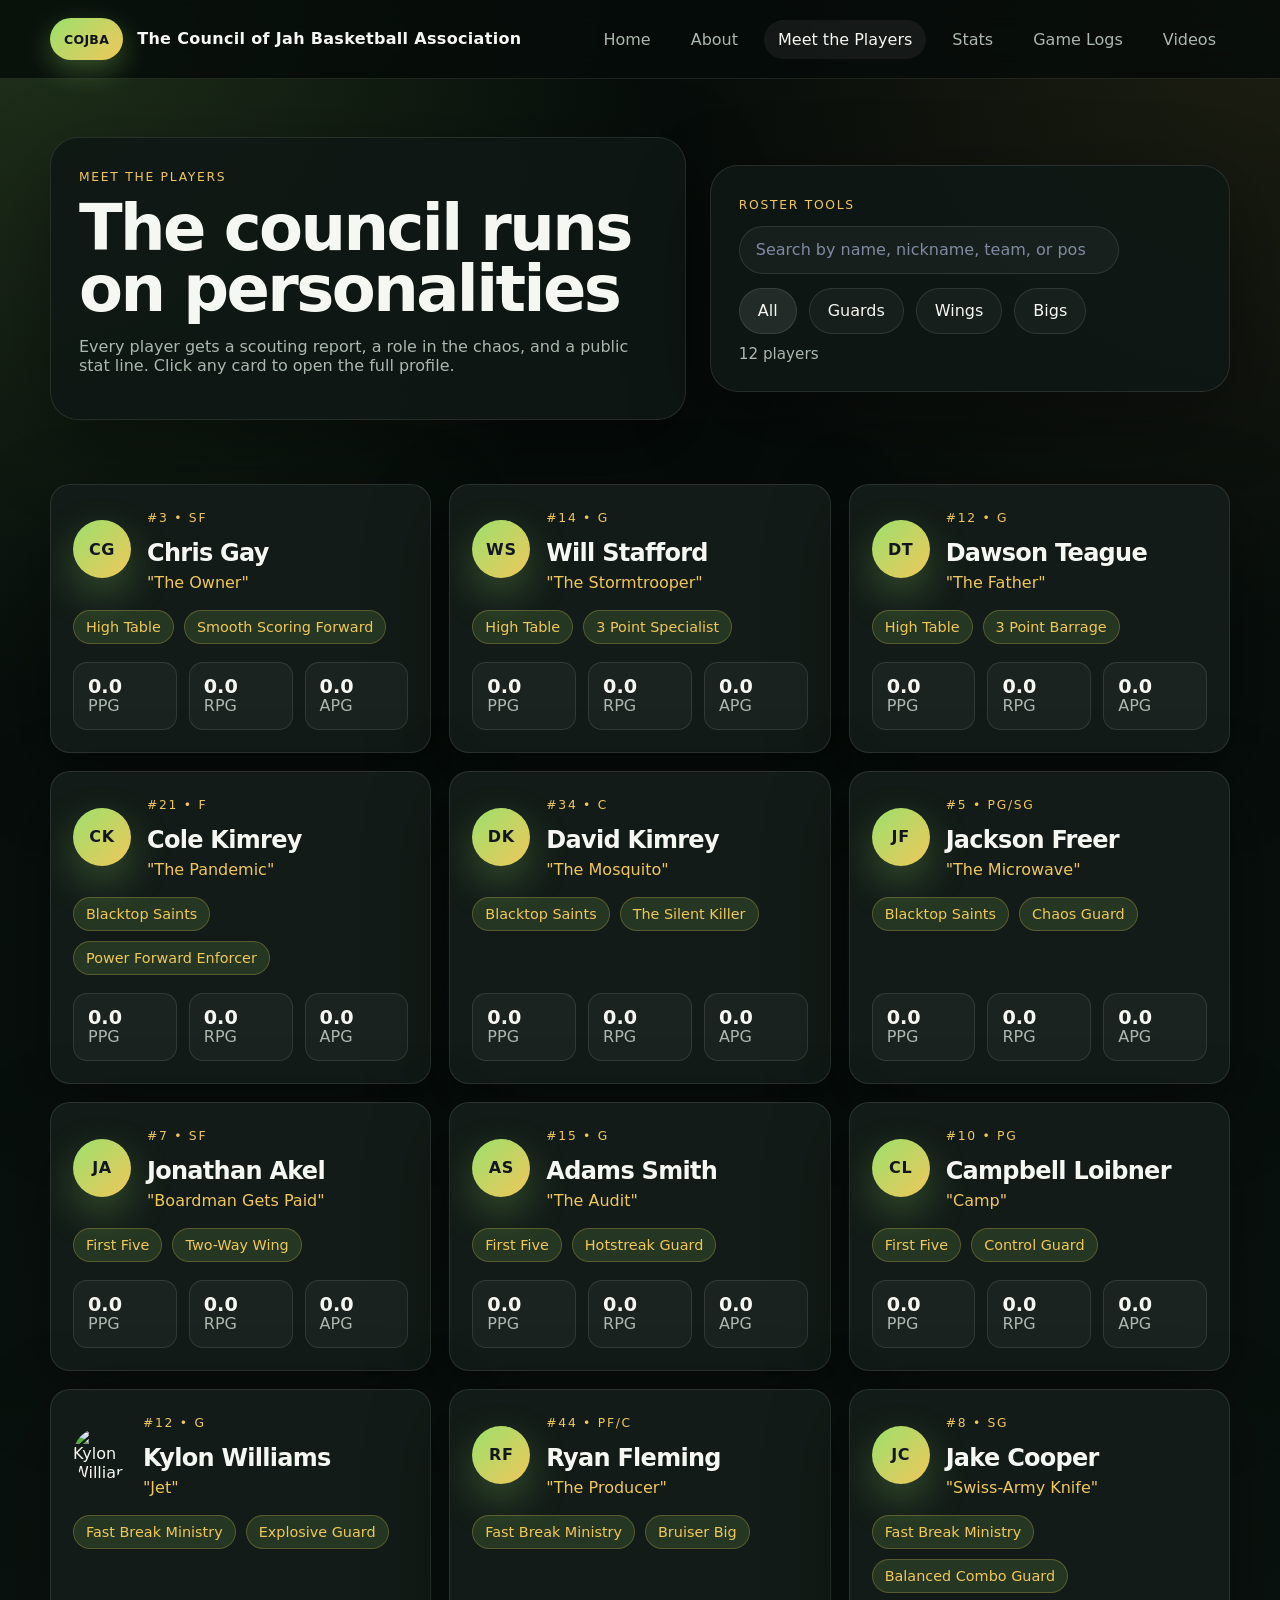
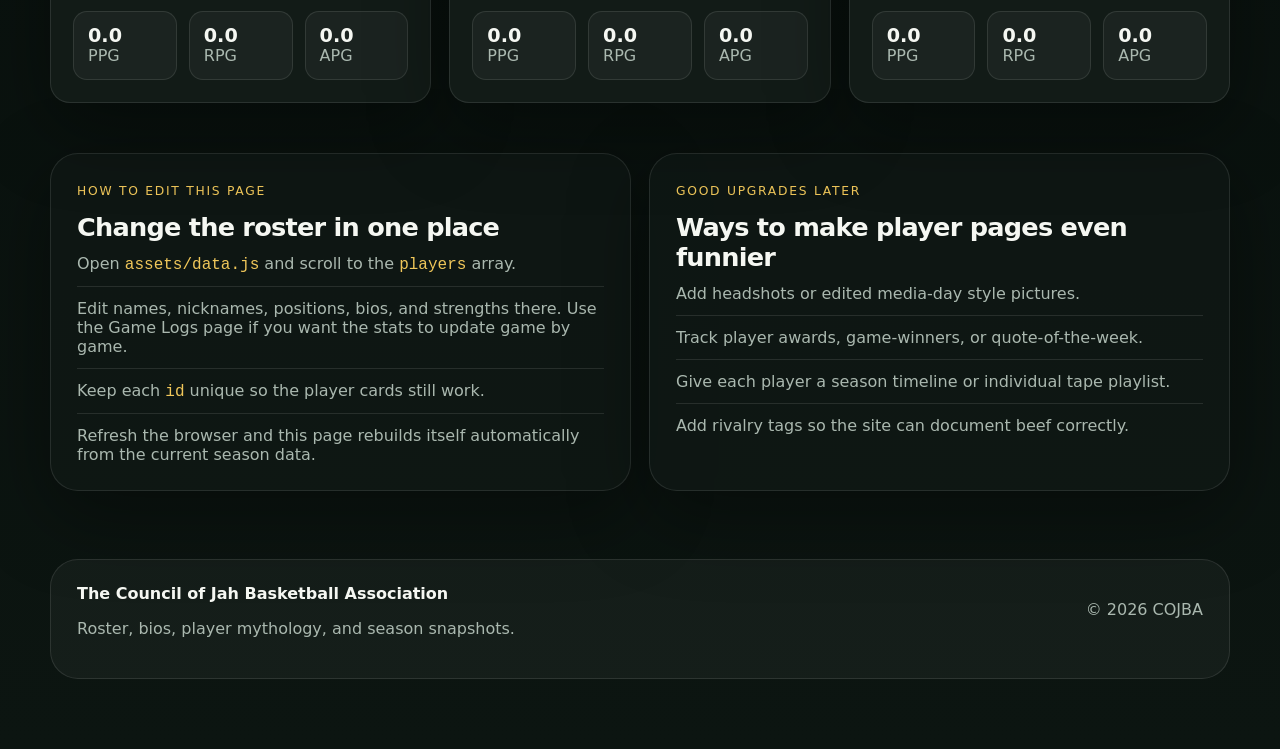
==== players.html @ 395afd75 "Add files via upload" ====
<!DOCTYPE html>
<html lang="en">
  <head>
    <meta charset="UTF-8" />
    <meta name="viewport" content="width=device-width, initial-scale=1.0" />
    <title>Meet the Players | The Council of Jah Basketball Association</title>
    <meta name="description" content="Player profiles, bios, and season stats for The Council of Jah Basketball Association roster." />
    <link rel="stylesheet" href="assets/styles.css" />
  </head>
  <body data-page="players">
    <header class="topbar">
      <div class="site-shell topbar__inner">
        <a class="brand" href="index.html" aria-label="Go to homepage">
          <span class="brand__mark" data-league-short>COJBA</span>
          <span data-league-name>The Council of Jah Basketball Association</span>
        </a>
        <nav class="nav" aria-label="Primary">
          <a href="index.html">Home</a>
          <a href="about.html">About</a>
          <a class="active" href="players.html">Meet the Players</a>
          <a href="stats.html">Stats</a>
          <a href="game-logs.html">Game Logs</a>
          <a href="videos.html">Videos</a>
        </nav>
      </div>
    </header>

    <main>
      <section class="page-hero site-shell">
        <div class="page-hero__panel">
          <span class="eyebrow">Meet the players</span>
          <h1>The council runs on personalities</h1>
          <p>
            Every player gets a scouting report, a role in the chaos, and a public stat line. Click any card to open the full profile.
          </p>
        </div>
        <aside class="page-hero__panel">
          <span class="eyebrow">Roster tools</span>
          <div class="search-row" style="margin-bottom: 14px">
            <input
              id="player-search"
              class="input"
              type="search"
              placeholder="Search by name, nickname, team, or position"
              aria-label="Search players"
            />
          </div>
          <div class="filter-row" style="margin-bottom: 10px">
            <button class="filter-button active" type="button" data-filter="ALL">All</button>
            <button class="filter-button" type="button" data-filter="GUARDS">Guards</button>
            <button class="filter-button" type="button" data-filter="WINGS">Wings</button>
            <button class="filter-button" type="button" data-filter="BIGS">Bigs</button>
          </div>
          <span class="inline-meta" id="player-count">12 players</span>
        </aside>
      </section>

      <section class="section">
        <div class="site-shell">
          <div class="card-grid" id="players-grid"></div>
        </div>
      </section>

      <section class="section">
        <div class="site-shell card-grid two">
          <article class="surface">
            <span class="eyebrow">How to edit this page</span>
            <h2>Change the roster in one place</h2>
            <ul class="bullets">
              <li>Open <code>assets/data.js</code> and scroll to the <code>players</code> array.</li>
              <li>Edit names, nicknames, positions, bios, and strengths there. Use the Game Logs page if you want the stats to update game by game.</li>
              <li>Keep each <code>id</code> unique so the player cards still work.</li>
              <li>Refresh the browser and this page rebuilds itself automatically from the current season data.</li>
            </ul>
          </article>
          <article class="surface">
            <span class="eyebrow">Good upgrades later</span>
            <h2>Ways to make player pages even funnier</h2>
            <ul class="bullets">
              <li>Add headshots or edited media-day style pictures.</li>
              <li>Track player awards, game-winners, or quote-of-the-week.</li>
              <li>Give each player a season timeline or individual tape playlist.</li>
              <li>Add rivalry tags so the site can document beef correctly.</li>
            </ul>
          </article>
        </div>
      </section>
    </main>

    <footer class="footer">
      <div class="site-shell footer__panel">
        <div>
          <strong data-league-name>The Council of Jah Basketball Association</strong>
          <p>Roster, bios, player mythology, and season snapshots.</p>
        </div>
        <div>
          <p>&copy; <span data-current-year></span> <span data-league-short>COJBA</span></p>
        </div>
      </div>
    </footer>

    <script src="assets/data.js"></script>
    <script src="assets/app.js"></script>
  </body>
</html>
---- assets/styles.css ----
:root {
  --bg: #07100d;
  --bg-soft: #0d1713;
  --panel: rgba(15, 24, 20, 0.9);
  --panel-strong: rgba(19, 29, 24, 0.96);
  --text: #f5f7f2;
  --muted: #aab8af;
  --accent: #9be06c;
  --accent-2: #f0c75a;
  --accent-rgb: 155, 224, 108;
  --accent-2-rgb: 240, 199, 90;
  --line: rgba(255, 255, 255, 0.1);
  --success: #5bd29f;
  --shadow: 0 24px 80px rgba(0, 0, 0, 0.38);
  --radius-xl: 28px;
  --radius-lg: 20px;
  --radius-md: 14px;
  --radius-sm: 10px;
  --max: 1180px;
}

* {
  box-sizing: border-box;
}

html {
  scroll-behavior: smooth;
}

body {
  margin: 0;
  font-family: Inter, ui-sans-serif, system-ui, -apple-system, BlinkMacSystemFont, 'Segoe UI', sans-serif;
  color: var(--text);
  background:
    radial-gradient(circle at top left, rgba(var(--accent-rgb), 0.18), transparent 26%),
    radial-gradient(circle at top right, rgba(var(--accent-2-rgb), 0.1), transparent 24%),
    linear-gradient(180deg, #050b09 0%, #0c1511 100%);
  min-height: 100vh;
}

body.no-scroll {
  overflow: hidden;
}

a {
  color: inherit;
  text-decoration: none;
}

img {
  max-width: 100%;
}

button,
input,
textarea,
select {
  font: inherit;
}

button {
  cursor: pointer;
}

textarea {
  resize: vertical;
}

.site-shell {
  width: min(calc(100% - 32px), var(--max));
  margin: 0 auto;
}

.topbar {
  position: sticky;
  top: 0;
  z-index: 40;
  background: rgba(5, 11, 9, 0.82);
  backdrop-filter: blur(14px);
  border-bottom: 1px solid var(--line);
}

.topbar__inner {
  display: flex;
  align-items: center;
  justify-content: space-between;
  gap: 24px;
  min-height: 78px;
  padding: 10px 0;
}

.brand {
  display: flex;
  align-items: center;
  gap: 14px;
  font-weight: 700;
  letter-spacing: 0.02em;
  flex: 1 1 380px;
  min-width: 0;
}

.brand > span:last-child {
  line-height: 1.12;
}

.brand__mark {
  min-width: 58px;
  height: 42px;
  padding: 0 14px;
  display: grid;
  place-items: center;
  border-radius: 999px;
  color: #10131a;
  font-weight: 900;
  font-size: 0.78rem;
  background: linear-gradient(135deg, var(--accent), var(--accent-2));
  box-shadow: 0 10px 28px rgba(var(--accent-rgb), 0.32);
  flex-shrink: 0;
}

.nav {
  display: flex;
  align-items: center;
  gap: 12px;
  flex-wrap: wrap;
  justify-content: flex-end;
}

.nav a {
  padding: 10px 14px;
  border-radius: 999px;
  color: var(--muted);
  transition: 180ms ease;
}

.nav a:hover,
.nav a.active {
  color: var(--text);
  background: rgba(255, 255, 255, 0.06);
}

.hero {
  padding: 78px 0 34px;
}

.hero__grid {
  display: grid;
  grid-template-columns: 1.2fr 0.8fr;
  gap: 28px;
  align-items: stretch;
}

.hero__main,
.hero__side,
.surface {
  background: var(--panel);
  border: 1px solid var(--line);
  box-shadow: var(--shadow);
  border-radius: var(--radius-xl);
}

.hero__main {
  padding: 34px;
  position: relative;
  overflow: hidden;
}

.hero__main::after {
  content: '';
  position: absolute;
  inset: auto -60px -60px auto;
  width: 200px;
  height: 200px;
  border-radius: 50%;
  border: 2px solid rgba(255, 255, 255, 0.06);
  box-shadow:
    inset 0 0 0 20px transparent,
    inset 0 0 0 0 rgba(0, 0, 0, 0);
}

.eyebrow {
  display: inline-block;
  font-size: 0.77rem;
  text-transform: uppercase;
  letter-spacing: 0.14em;
  color: var(--accent-2);
  margin-bottom: 14px;
}

.hero h1,
.page-hero h1 {
  font-size: clamp(2.4rem, 5vw, 4.6rem);
  line-height: 0.96;
  margin: 0 0 16px;
  letter-spacing: -0.04em;
}

.hero p,
.page-hero p,
.surface p,
.video-card p,
.player-modal__bio,
.info-card li span,
.detail-row span,
.placeholder-note,
.footer p,
.page-hero__panel .inline-meta,
.storage-note,
.form-help,
.game-log-notes,
.form-status {
  color: var(--muted);
}

.hero__actions {
  display: flex;
  flex-wrap: wrap;
  gap: 14px;
  margin-top: 28px;
}

.button,
.ghost-button,
.filter-button,
.file-button {
  display: inline-flex;
  align-items: center;
  justify-content: center;
  min-height: 46px;
  padding: 0 18px;
  border-radius: 999px;
  border: 1px solid transparent;
  transition: 180ms ease;
}

.button {
  background: linear-gradient(135deg, var(--accent), var(--accent-2));
  color: #12161f;
  font-weight: 800;
}

.button:hover {
  transform: translateY(-1px);
}

.ghost-button,
.filter-button,
.file-button {
  background: rgba(255, 255, 255, 0.04);
  color: var(--text);
  border-color: var(--line);
}

.ghost-button:hover,
.filter-button:hover,
.filter-button.active,
.file-button:hover {
  background: rgba(255, 255, 255, 0.09);
}

.hero__side {
  padding: 26px;
  display: flex;
  flex-direction: column;
  gap: 22px;
}

.stat-grid {
  display: grid;
  grid-template-columns: repeat(2, minmax(0, 1fr));
  gap: 16px;
}

.stat-grid.compact {
  grid-template-columns: repeat(4, minmax(0, 1fr));
}

.stat-grid > div,
.mini-stat-card,
.summary-card {
  background: rgba(255, 255, 255, 0.04);
  border: 1px solid var(--line);
  border-radius: var(--radius-lg);
  padding: 18px;
}

.stat-grid strong,
.mini-stat-card strong,
.summary-card strong,
.detail-row strong,
.leader-row strong,
.table-player strong,
.video-meta-row,
.video-card__footer,
.stat-strip strong,
.info-card strong,
.form-status strong {
  display: block;
  font-size: 1.2rem;
  line-height: 1;
}

.stat-grid span,
.mini-stat-card p,
.summary-card span,
.detail-row span,
.stat-strip span,
.table-player span,
.video-card__footer span,
.info-card li span {
  color: var(--muted);
}

.section {
  padding: 34px 0 16px;
}

.section-head,
.page-hero {
  margin-bottom: 22px;
}

.section-head {
  display: flex;
  align-items: end;
  justify-content: space-between;
  gap: 18px;
}

.section-head.small {
  margin-bottom: 18px;
}

.section-head h2,
.page-hero h2,
.info-card h3,
.leader-card h3,
.video-card h3,
.mini-stat-card h3,
.summary-card h3,
.player-card h3,
.video-placeholder h3,
.surface h2 {
  margin: 0;
  font-size: clamp(1.35rem, 2vw, 2rem);
  letter-spacing: -0.03em;
}

.section-subtext {
  max-width: 640px;
}

.card-grid {
  display: grid;
  grid-template-columns: repeat(3, minmax(0, 1fr));
  gap: 18px;
}

.card-grid.two {
  grid-template-columns: repeat(2, minmax(0, 1fr));
}

.surface {
  padding: 26px;
}

.surface h3,
.surface h2 {
  margin-top: 0;
}

.clean-list {
  list-style: none;
  padding: 0;
  margin: 0;
}

.clean-list li {
  display: flex;
  justify-content: space-between;
  gap: 18px;
  padding: 14px 0;
  border-bottom: 1px solid var(--line);
}

.clean-list li:last-child {
  border-bottom: 0;
  padding-bottom: 0;
}

.list-card ul,
.surface ul.bullets {
  list-style: none;
  margin: 0;
  padding: 0;
}

.list-card li,
.surface ul.bullets li {
  padding: 12px 0;
  border-bottom: 1px solid var(--line);
  color: var(--muted);
}

.list-card li:last-child,
.surface ul.bullets li:last-child {
  border-bottom: 0;
  padding-bottom: 0;
}

.info-cluster {
  display: grid;
  gap: 18px;
}

.detail-row {
  display: flex;
  align-items: center;
  justify-content: space-between;
  gap: 18px;
  padding: 14px 0;
  border-bottom: 1px solid var(--line);
}

.detail-row:last-child {
  border-bottom: 0;
  padding-bottom: 0;
}

.player-card,
.video-card,
.leader-card,
.list-card,
.summary-card {
  position: relative;
  overflow: hidden;
  background: var(--panel-strong);
  border: 1px solid var(--line);
  border-radius: var(--radius-lg);
  box-shadow: var(--shadow);
}

.player-card,
.video-card,
.leader-card,
.list-card {
  padding: 22px;
}

.player-card {
  display: flex;
  flex-direction: column;
  gap: 18px;
  min-height: 240px;
  transition: transform 180ms ease, border-color 180ms ease;
}

.player-card:hover,
.player-card:focus-visible,
.video-card:hover,
.video-card.active {
  transform: translateY(-3px);
  border-color: rgba(var(--accent-2-rgb), 0.45);
}

.player-card:focus-visible,
.video-card:focus-visible,
.filter-button:focus-visible,
.button:focus-visible,
.ghost-button:focus-visible,
.file-button:focus-visible,
.modal__close:focus-visible,
input:focus-visible,
textarea:focus-visible,
select:focus-visible,
.nav a:focus-visible {
  outline: 2px solid rgba(var(--accent-2-rgb), 0.7);
  outline-offset: 2px;
}

.player-card__top {
  display: flex;
  gap: 16px;
  align-items: center;
}

.player-card__meta h3,
.player-modal h2 {
  font-size: 1.5rem;
  letter-spacing: -0.03em;
  margin: 0 0 6px;
}

.nickname {
  margin: 0;
  color: var(--accent-2);
}

.player-card__details {
  display: flex;
  flex-wrap: wrap;
  gap: 10px;
}

.player-card__details span,
.video-card__type,
.video-chip {
  display: inline-flex;
  align-items: center;
  justify-content: center;
  width: fit-content;
  padding: 8px 12px;
  border-radius: 999px;
  background: rgba(var(--accent-rgb), 0.14);
  border: 1px solid rgba(var(--accent-2-rgb), 0.25);
  color: var(--accent-2);
  font-size: 0.9rem;
}

.stat-strip {
  display: grid;
  grid-template-columns: repeat(3, minmax(0, 1fr));
  gap: 12px;
  margin-top: auto;
}

.stat-strip > div {
  padding: 14px;
  background: rgba(255, 255, 255, 0.04);
  border-radius: var(--radius-md);
  border: 1px solid var(--line);
}

.avatar-badge {
  width: 58px;
  height: 58px;
  border-radius: 50%;
  display: grid;
  place-items: center;
  color: #11161f;
  background: linear-gradient(135deg, var(--accent), var(--accent-2));
  font-weight: 900;
  letter-spacing: 0.04em;
  box-shadow: 0 16px 40px rgba(var(--accent-rgb), 0.28);
  flex-shrink: 0;
}

.avatar-badge.large {
  width: 76px;
  height: 76px;
  font-size: 1.2rem;
}

.avatar-badge.tiny {
  width: 40px;
  height: 40px;
  font-size: 0.8rem;
}

.page-hero {
  padding: 58px 0 8px;
  display: grid;
  grid-template-columns: 1.1fr 0.9fr;
  gap: 24px;
  align-items: center;
}

.page-hero__panel {
  background: var(--panel);
  border: 1px solid var(--line);
  border-radius: var(--radius-xl);
  box-shadow: var(--shadow);
  padding: 28px;
}

.filter-row,
.search-row,
.form-actions,
.stack-row {
  display: flex;
  gap: 12px;
  flex-wrap: wrap;
  align-items: center;
}

.input,
textarea.input,
select.input {
  width: min(100%, 380px);
  min-height: 48px;
  padding: 0 16px;
  background: rgba(255, 255, 255, 0.04);
  color: var(--text);
  border: 1px solid var(--line);
  border-radius: 999px;
}

textarea.input {
  width: 100%;
  min-height: 120px;
  padding: 14px 16px;
  border-radius: var(--radius-md);
}

.input::placeholder,
textarea::placeholder {
  color: #7f8aa2;
}

.inline-meta {
  color: var(--muted);
  font-size: 0.95rem;
}

.modal.hidden {
  display: none;
}

.modal {
  position: fixed;
  inset: 0;
  z-index: 100;
}

.modal__overlay {
  position: absolute;
  inset: 0;
  background: rgba(7, 8, 12, 0.76);
  backdrop-filter: blur(8px);
}

.modal__panel {
  position: relative;
  width: min(calc(100% - 28px), 900px);
  margin: 48px auto;
  background: #121823;
  border: 1px solid var(--line);
  border-radius: var(--radius-xl);
  box-shadow: var(--shadow);
  max-height: calc(100vh - 96px);
  overflow: auto;
}

.modal__close {
  position: sticky;
  top: 16px;
  float: right;
  width: 42px;
  height: 42px;
  margin: 16px 16px 0 0;
  border-radius: 50%;
  border: 1px solid var(--line);
  background: rgba(255, 255, 255, 0.06);
  color: var(--text);
  font-size: 1.5rem;
}

.modal__content {
  padding: 12px 28px 28px;
}

.player-modal {
  display: grid;
  gap: 22px;
}

.player-modal__head {
  display: flex;
  gap: 18px;
  align-items: center;
}

.player-modal__grid {
  display: grid;
  grid-template-columns: 1fr 1fr;
  gap: 18px;
}

.info-card {
  background: rgba(255, 255, 255, 0.04);
  border: 1px solid var(--line);
  border-radius: var(--radius-lg);
  padding: 22px;
}

.pill-row {
  display: flex;
  flex-wrap: wrap;
  gap: 10px;
}

.pill {
  padding: 10px 12px;
  border-radius: 999px;
  background: rgba(255, 255, 255, 0.05);
  border: 1px solid var(--line);
  color: var(--text);
}

.leaderboards-grid {
  display: grid;
  grid-template-columns: repeat(2, minmax(0, 1fr));
  gap: 18px;
}

.leader-bars {
  display: grid;
  gap: 14px;
}

.leader-row__text {
  display: flex;
  justify-content: space-between;
  gap: 16px;
  font-size: 0.98rem;
  margin-bottom: 8px;
}

.leader-bar-track {
  width: 100%;
  height: 10px;
  border-radius: 999px;
  background: rgba(255, 255, 255, 0.06);
  overflow: hidden;
}

.leader-bar-fill {
  height: 100%;
  border-radius: inherit;
  background: linear-gradient(90deg, var(--accent), var(--accent-2));
}

.table-wrap {
  overflow-x: auto;
  border: 1px solid var(--line);
  border-radius: var(--radius-lg);
}

.stats-table {
  width: 100%;
  min-width: 880px;
  border-collapse: collapse;
  background: var(--panel-strong);
}

.stats-table th,
.stats-table td {
  padding: 16px 14px;
  text-align: left;
  border-bottom: 1px solid var(--line);
  vertical-align: middle;
}

.stats-table tr:last-child td {
  border-bottom: 0;
}

.stats-table th {
  font-size: 0.9rem;
  color: var(--muted);
  white-space: nowrap;
}

.sort-button {
  background: transparent;
  border: 0;
  color: inherit;
  padding: 0;
}

.sort-button.active {
  color: var(--accent-2);
}

.table-player {
  display: flex;
  align-items: center;
  gap: 12px;
}

.table-player strong {
  font-size: 1rem;
}

.video-layout {
  display: grid;
  grid-template-columns: 1.2fr 0.8fr;
  gap: 18px;
}

.video-frame-wrap {
  position: relative;
  width: 100%;
  padding-top: 56.25%;
  border-radius: var(--radius-xl);
  overflow: hidden;
  border: 1px solid var(--line);
  background: #0a0e14;
}

.video-frame-wrap iframe {
  position: absolute;
  inset: 0;
  width: 100%;
  height: 100%;
  border: 0;
}

.video-placeholder {
  display: grid;
  place-items: center;
  min-height: 420px;
  text-align: center;
  border-radius: var(--radius-xl);
  padding: 34px;
  border: 1px dashed rgba(var(--accent-2-rgb), 0.35);
  background: linear-gradient(180deg, rgba(var(--accent-rgb), 0.07), rgba(255, 255, 255, 0.02));
}

.video-sidebar {
  display: grid;
  gap: 14px;
}

.video-card {
  text-align: left;
}

.video-card.compact {
  min-height: 220px;
}

.video-select {
  width: 100%;
  border: 1px solid var(--line);
  color: var(--text);
}

.video-card__footer,
.video-meta-row {
  display: flex;
  justify-content: space-between;
  gap: 16px;
  margin-top: 16px;
  font-size: 0.93rem;
}

.code-note {
  background: rgba(255, 255, 255, 0.06);
  padding: 16px 18px;
  border-radius: var(--radius-md);
  color: var(--muted);
}

code {
  font-family: ui-monospace, SFMono-Regular, Menlo, Monaco, Consolas, 'Liberation Mono', monospace;
  color: var(--accent-2);
}

.footer {
  padding: 52px 0 70px;
}

.footer__panel {
  display: flex;
  flex-wrap: wrap;
  justify-content: space-between;
  gap: 18px;
  padding: 24px 26px;
  border-radius: var(--radius-xl);
  background: rgba(255, 255, 255, 0.04);
  border: 1px solid var(--line);
}

.empty-state {
  grid-column: 1 / -1;
  padding: 36px;
  border-radius: var(--radius-lg);
  background: rgba(255, 255, 255, 0.04);
  border: 1px dashed var(--line);
  color: var(--muted);
}

/* Player headshots */
.player-photo {
  width: 54px;
  height: 54px;
  border-radius: 50%;
  object-fit: cover;
  object-position: center top;
  flex-shrink: 0;
  display: block;
}

.player-photo--large {
  width: 96px;
  height: 96px;
  border-radius: 50%;
  object-fit: cover;
  object-position: center top;
}

.player-photo--small {
  width: 32px;
  height: 32px;
  border-radius: 50%;
  object-fit: cover;
  object-position: center top;
}

/* Game logs page */
.log-editor-grid {
  display: grid;
  grid-template-columns: 1.4fr 0.8fr;
  gap: 18px;
}

.log-field-grid {
  display: grid;
  grid-template-columns: repeat(2, minmax(0, 1fr));
  gap: 14px;
}

.field-stack {
  display: grid;
  gap: 8px;
}

.field-stack label,
.form-section-title {
  font-size: 0.92rem;
  font-weight: 700;
}

.field-stack .input,
.field-stack textarea.input,
.field-stack select.input {
  width: 100%;
}

.log-score-grid {
  display: grid;
  grid-template-columns: repeat(2, minmax(0, 1fr));
  gap: 12px;
}

.storage-note {
  margin: 0;
}

.form-status {
  margin: 0;
  padding: 14px 16px;
  border-radius: var(--radius-md);
  background: rgba(255, 255, 255, 0.04);
  border: 1px solid var(--line);
}

.form-status.success {
  border-color: rgba(91, 210, 159, 0.4);
  color: #bdf0da;
}

.form-status.error {
  border-color: rgba(240, 102, 90, 0.4);
  color: #ffc1b8;
}

.game-log-table-wrap,
.log-player-table-wrap {
  margin-top: 14px;
}

.log-player-table {
  min-width: 1100px;
}

.log-player-table input {
  width: 72px;
  min-height: 40px;
  border-radius: 12px;
  border: 1px solid var(--line);
  background: rgba(255, 255, 255, 0.04);
  color: var(--text);
  padding: 0 10px;
}

.check-wrap {
  display: inline-flex;
  align-items: center;
  gap: 8px;
  font-size: 0.88rem;
  color: var(--muted);
}

.check-wrap input {
  width: 16px;
  height: 16px;
}

.game-log-card {
  display: grid;
  gap: 18px;
}

.game-log-card__head {
  display: flex;
  justify-content: space-between;
  gap: 18px;
  align-items: flex-start;
}

.game-log-card__actions {
  display: flex;
  flex-wrap: wrap;
  gap: 10px;
}

.game-log-meta-row {
  margin-top: -4px;
}

.game-log-notes {
  margin: 0;
}

.danger-button {
  border-color: rgba(240, 102, 90, 0.24);
}

.danger-button:hover {
  background: rgba(240, 102, 90, 0.12);
}

.file-button {
  position: relative;
  overflow: hidden;
}

.file-button input {
  position: absolute;
  inset: 0;
  opacity: 0;
  cursor: pointer;
}

.hero-note {
  margin-top: 16px;
}

.stack {
  display: grid;
  gap: 14px;
}

@media (max-width: 1080px) {
  .hero__grid,
  .page-hero,
  .video-layout,
  .card-grid,
  .card-grid.two,
  .leaderboards-grid,
  .player-modal__grid,
  .log-editor-grid {
    grid-template-columns: 1fr;
  }

  .stat-grid.compact {
    grid-template-columns: repeat(2, minmax(0, 1fr));
  }
}

@media (max-width: 720px) {
  .site-shell {
    width: min(calc(100% - 20px), var(--max));
  }

  .topbar__inner {
    align-items: flex-start;
    flex-direction: column;
    padding: 16px 0;
  }

  .brand {
    flex: unset;
  }

  .hero,
  .page-hero {
    padding-top: 36px;
  }

  .hero__main,
  .hero__side,
  .surface,
  .page-hero__panel,
  .player-card,
  .video-card,
  .leader-card,
  .list-card,
  .summary-card,
  .info-card,
  .modal__content {
    padding-left: 18px;
    padding-right: 18px;
  }

  .hero h1,
  .page-hero h1 {
    font-size: 2.3rem;
  }

  .stat-grid,
  .stat-grid.compact,
  .stat-strip,
  .log-field-grid,
  .log-score-grid {
    grid-template-columns: 1fr 1fr;
  }

  .player-card__top,
  .player-modal__head,
  .footer__panel,
  .video-meta-row,
  .video-card__footer,
  .clean-list li,
  .detail-row,
  .game-log-card__head {
    flex-direction: column;
    align-items: flex-start;
  }

  .modal__panel {
    width: calc(100% - 16px);
    margin: 24px auto;
    max-height: calc(100vh - 48px);
  }

  .video-placeholder {
    min-height: 320px;
  }
}

@media (max-width: 560px) {
  .stat-grid,
  .stat-grid.compact,
  .stat-strip,
  .log-field-grid,
  .log-score-grid {
    grid-template-columns: 1fr;
  }
}
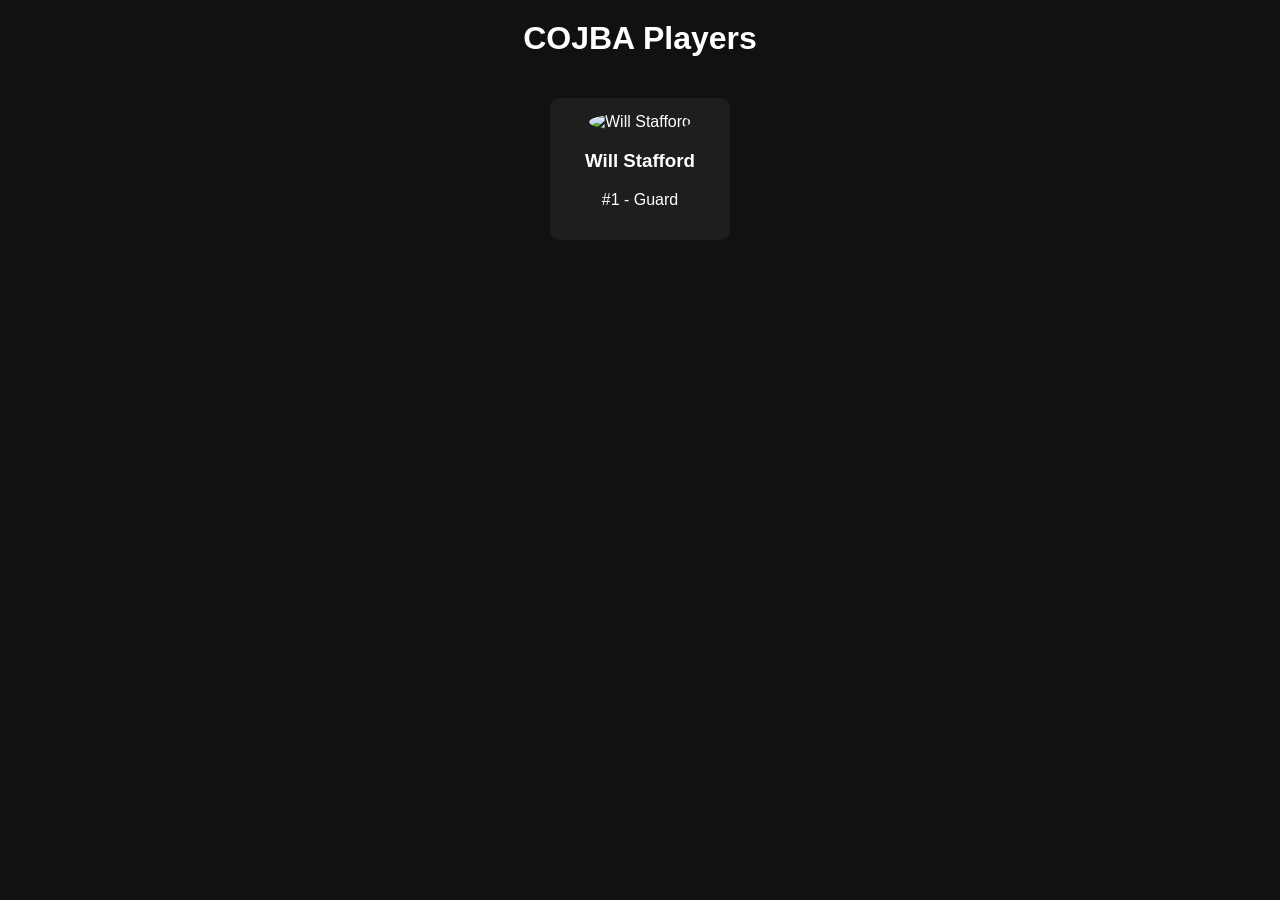
==== commit 9d1e001a: "Add files via upload" ====
--- a/players.html
+++ b/players.html
@@ -1,105 +1,56 @@
 <!DOCTYPE html>
-<html lang="en">
-  <head>
-    <meta charset="UTF-8" />
-    <meta name="viewport" content="width=device-width, initial-scale=1.0" />
-    <title>Meet the Players | The Council of Jah Basketball Association</title>
-    <meta name="description" content="Player profiles, bios, and season stats for The Council of Jah Basketball Association roster." />
-    <link rel="stylesheet" href="assets/styles.css" />
-  </head>
-  <body data-page="players">
-    <header class="topbar">
-      <div class="site-shell topbar__inner">
-        <a class="brand" href="index.html" aria-label="Go to homepage">
-          <span class="brand__mark" data-league-short>COJBA</span>
-          <span data-league-name>The Council of Jah Basketball Association</span>
-        </a>
-        <nav class="nav" aria-label="Primary">
-          <a href="index.html">Home</a>
-          <a href="about.html">About</a>
-          <a class="active" href="players.html">Meet the Players</a>
-          <a href="stats.html">Stats</a>
-          <a href="game-logs.html">Game Logs</a>
-          <a href="videos.html">Videos</a>
-        </nav>
-      </div>
-    </header>
+<html>
+<head>
+  <title>COJBA Players</title>
+  <style>
+    body {
+      font-family: Arial, sans-serif;
+      background: #111;
+      color: white;
+      text-align: center;
+    }
 
-    <main>
-      <section class="page-hero site-shell">
-        <div class="page-hero__panel">
-          <span class="eyebrow">Meet the players</span>
-          <h1>The council runs on personalities</h1>
-          <p>
-            Every player gets a scouting report, a role in the chaos, and a public stat line. Click any card to open the full profile.
-          </p>
-        </div>
-        <aside class="page-hero__panel">
-          <span class="eyebrow">Roster tools</span>
-          <div class="search-row" style="margin-bottom: 14px">
-            <input
-              id="player-search"
-              class="input"
-              type="search"
-              placeholder="Search by name, nickname, team, or position"
-              aria-label="Search players"
-            />
-          </div>
-          <div class="filter-row" style="margin-bottom: 10px">
-            <button class="filter-button active" type="button" data-filter="ALL">All</button>
-            <button class="filter-button" type="button" data-filter="GUARDS">Guards</button>
-            <button class="filter-button" type="button" data-filter="WINGS">Wings</button>
-            <button class="filter-button" type="button" data-filter="BIGS">Bigs</button>
-          </div>
-          <span class="inline-meta" id="player-count">12 players</span>
-        </aside>
-      </section>
+    .players-container {
+      display: flex;
+      flex-wrap: wrap;
+      justify-content: center;
+      gap: 20px;
+      padding: 20px;
+    }
 
-      <section class="section">
-        <div class="site-shell">
-          <div class="card-grid" id="players-grid"></div>
-        </div>
-      </section>
+    .player-card {
+      background: #1e1e1e;
+      padding: 15px;
+      border-radius: 10px;
+      width: 150px;
+    }
 
-      <section class="section">
-        <div class="site-shell card-grid two">
-          <article class="surface">
-            <span class="eyebrow">How to edit this page</span>
-            <h2>Change the roster in one place</h2>
-            <ul class="bullets">
-              <li>Open <code>assets/data.js</code> and scroll to the <code>players</code> array.</li>
-              <li>Edit names, nicknames, positions, bios, and strengths there. Use the Game Logs page if you want the stats to update game by game.</li>
-              <li>Keep each <code>id</code> unique so the player cards still work.</li>
-              <li>Refresh the browser and this page rebuilds itself automatically from the current season data.</li>
-            </ul>
-          </article>
-          <article class="surface">
-            <span class="eyebrow">Good upgrades later</span>
-            <h2>Ways to make player pages even funnier</h2>
-            <ul class="bullets">
-              <li>Add headshots or edited media-day style pictures.</li>
-              <li>Track player awards, game-winners, or quote-of-the-week.</li>
-              <li>Give each player a season timeline or individual tape playlist.</li>
-              <li>Add rivalry tags so the site can document beef correctly.</li>
-            </ul>
-          </article>
-        </div>
-      </section>
-    </main>
+    .player-card img {
+      width: 100px;
+      height: 100px;
+      object-fit: cover;
+      border-radius: 50%;
+    }
 
-    <footer class="footer">
-      <div class="site-shell footer__panel">
-        <div>
-          <strong data-league-name>The Council of Jah Basketball Association</strong>
-          <p>Roster, bios, player mythology, and season snapshots.</p>
-        </div>
-        <div>
-          <p>&copy; <span data-current-year></span> <span data-league-short>COJBA</span></p>
-        </div>
-      </div>
-    </footer>
+    h1 {
+      margin-top: 20px;
+    }
+  </style>
+</head>
 
-    <script src="assets/data.js"></script>
-    <script src="assets/app.js"></script>
-  </body>
-</html>
+<body>
+
+<h1>COJBA Players</h1>
+
+<div class="players-container">
+
+  <div class="player-card">
+    <img src="images/players/will-stafford.jpeg" alt="Will Stafford">
+    <h3>Will Stafford</h3>
+    <p>#1 - Guard</p>
+  </div>
+
+</div>
+
+</body>
+</html>
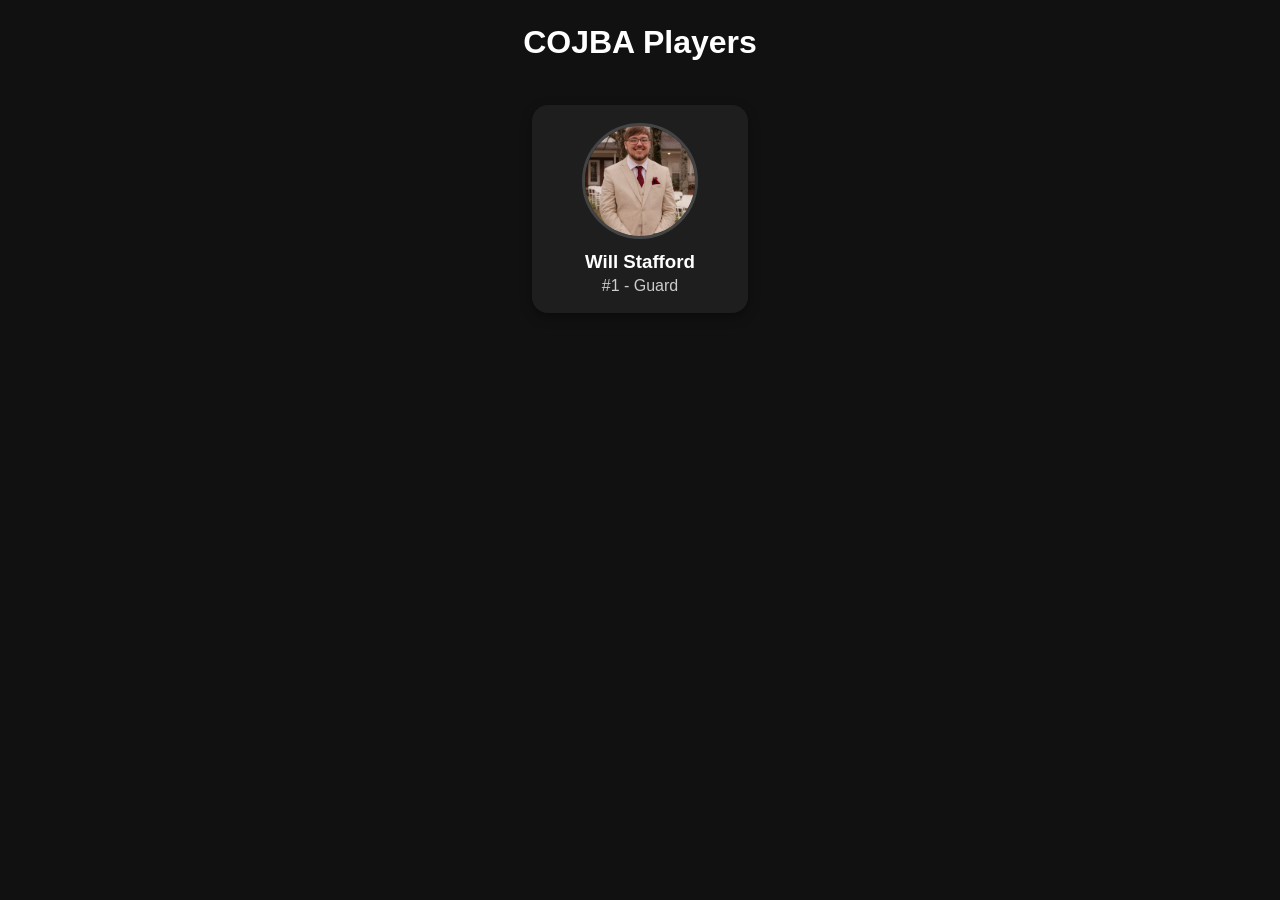
==== commit cb76f6ff: "Add files via upload" ====
--- a/players.html
+++ b/players.html
@@ -1,56 +1,67 @@
 <!DOCTYPE html>
-<html>
+<html lang="en">
 <head>
+  <meta charset="UTF-8" />
+  <meta name="viewport" content="width=device-width, initial-scale=1.0" />
   <title>COJBA Players</title>
   <style>
     body {
+      margin: 0;
       font-family: Arial, sans-serif;
       background: #111;
-      color: white;
+      color: #fff;
       text-align: center;
+    }
+
+    h1 {
+      margin: 24px 0;
     }
 
     .players-container {
       display: flex;
-      flex-wrap: wrap;
       justify-content: center;
-      gap: 20px;
       padding: 20px;
     }
 
     .player-card {
       background: #1e1e1e;
-      padding: 15px;
-      border-radius: 10px;
-      width: 150px;
+      padding: 18px;
+      border-radius: 16px;
+      width: 180px;
+      box-shadow: 0 4px 12px rgba(0, 0, 0, 0.35);
     }
 
     .player-card img {
-      width: 100px;
-      height: 100px;
+      width: 110px;
+      height: 110px;
       object-fit: cover;
       border-radius: 50%;
+      border: 3px solid #444;
+      display: block;
+      margin: 0 auto 12px;
     }
 
-    h1 {
-      margin-top: 20px;
+    .player-card h3 {
+      margin: 8px 0 4px;
+    }
+
+    .player-card p {
+      margin: 0;
+      color: #ccc;
     }
   </style>
 </head>
-
 <body>
 
-<h1>COJBA Players</h1>
+  <h1>COJBA Players</h1>
 
-<div class="players-container">
-
-  <div class="player-card">
-    <img src="images/players/will-stafford.jpeg" alt="Will Stafford">
-    <h3>Will Stafford</h3>
-    <p>#1 - Guard</p>
+  <div class="players-container">
+    <div class="player-card">
+      <img src="images/players/will-stafford.jpeg" alt="Will Stafford" onerror="this.onerror=null; this.src='will-stafford.jpeg';">
+      <h3>Will Stafford</h3>
+      <p>#1 - Guard</p>
+    </div>
   </div>
-
-</div>
 
 </body>
 </html>
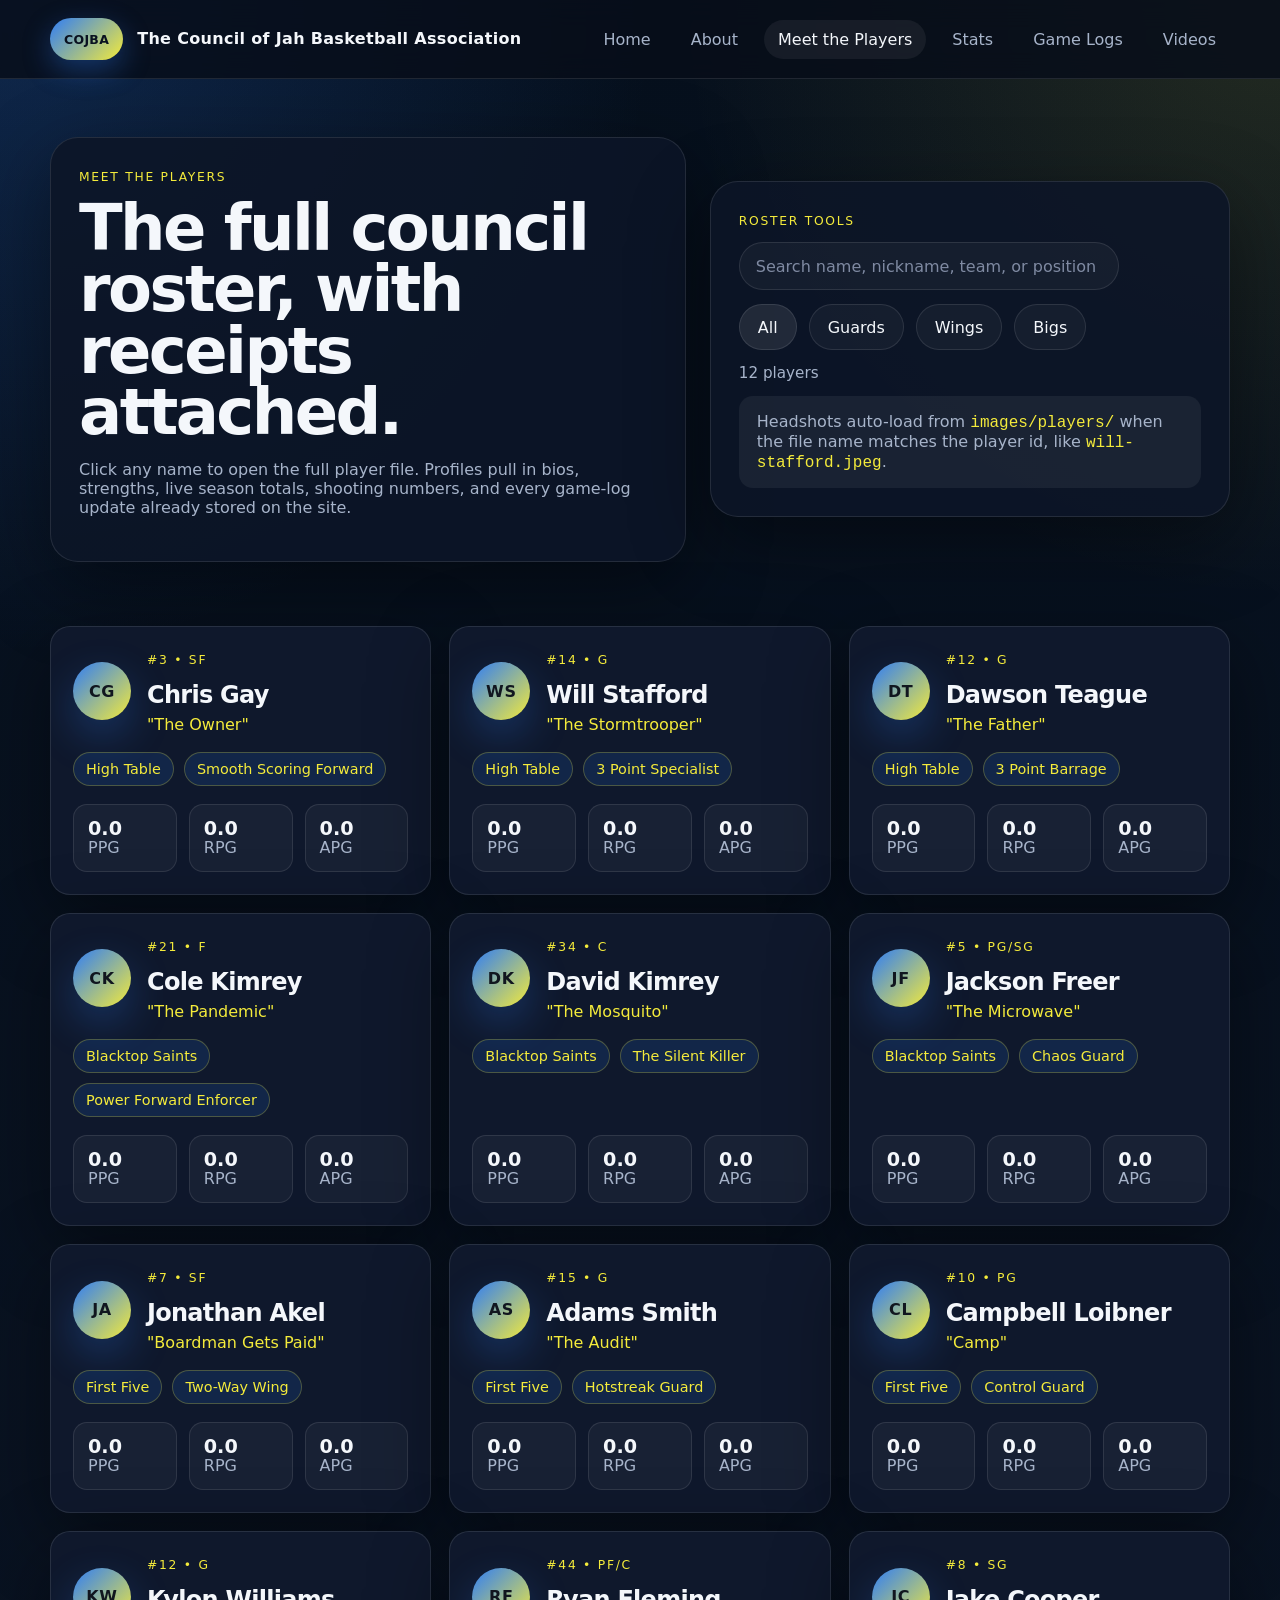
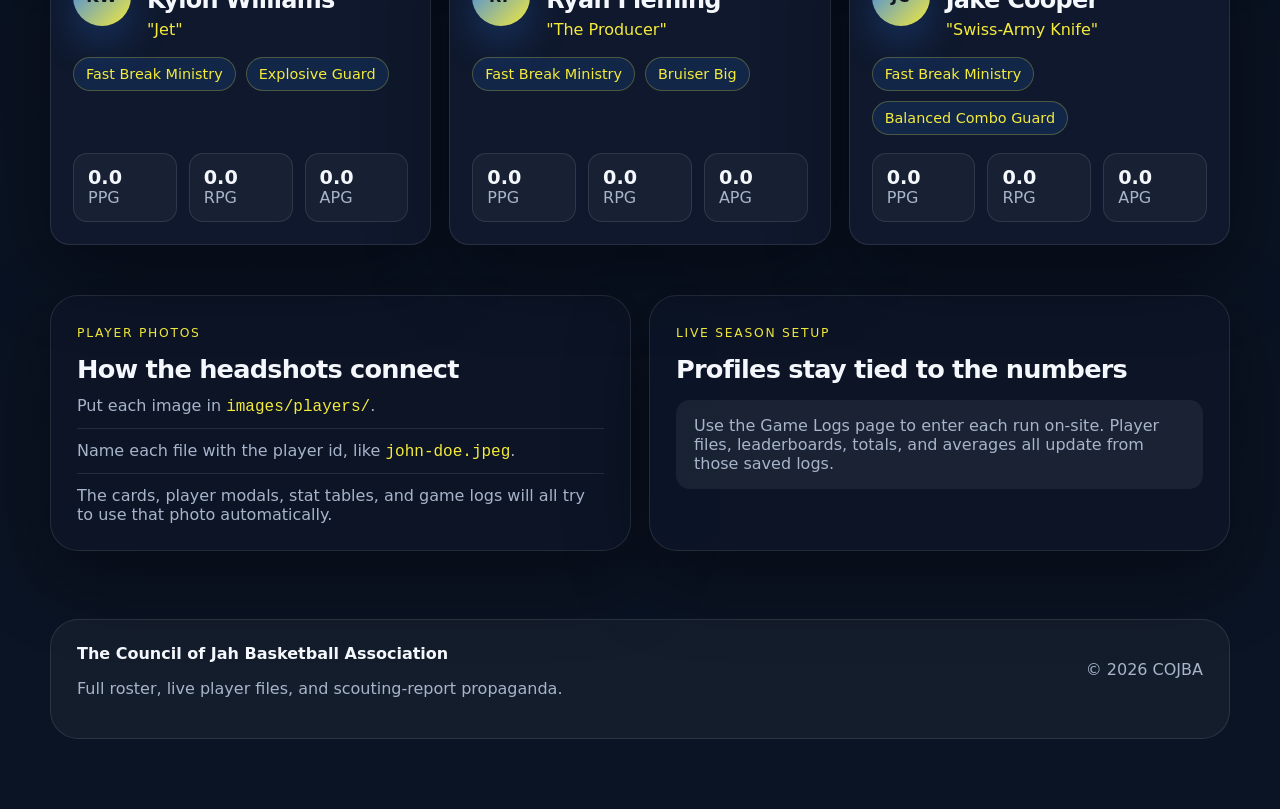
==== commit 5b85a6a8: "Add files via upload" ====
--- a/players.html
+++ b/players.html
@@ -1,67 +1,108 @@
 <!DOCTYPE html>
 <html lang="en">
-<head>
-  <meta charset="UTF-8" />
-  <meta name="viewport" content="width=device-width, initial-scale=1.0" />
-  <title>COJBA Players</title>
-  <style>
-    body {
-      margin: 0;
-      font-family: Arial, sans-serif;
-      background: #111;
-      color: #fff;
-      text-align: center;
-    }
+  <head>
+    <meta charset="UTF-8" />
+    <meta name="viewport" content="width=device-width, initial-scale=1.0" />
+    <title>Meet the Players | The Council of Jah Basketball Association</title>
+    <meta
+      name="description"
+      content="Full COJBA roster with player files, scouting reports, live stats, and headshots that auto-load from your player image folder."
+    />
+    <link rel="stylesheet" href="assets/styles.css" />
+  </head>
+  <body data-page="players">
+    <header class="topbar">
+      <div class="site-shell topbar__inner">
+        <a class="brand" href="index.html" aria-label="Go to homepage">
+          <span class="brand__mark" data-league-short>COJBA</span>
+          <span data-league-name>The Council of Jah Basketball Association</span>
+        </a>
+        <nav class="nav" aria-label="Primary">
+          <a href="index.html">Home</a>
+          <a href="about.html">About</a>
+          <a class="active" href="players.html">Meet the Players</a>
+          <a href="stats.html">Stats</a>
+          <a href="game-logs.html">Game Logs</a>
+          <a href="videos.html">Videos</a>
+        </nav>
+      </div>
+    </header>
 
-    h1 {
-      margin: 24px 0;
-    }
+    <main>
+      <section class="page-hero site-shell players-hero">
+        <div class="page-hero__panel">
+          <span class="eyebrow">Meet the players</span>
+          <h1>The full council roster, with receipts attached.</h1>
+          <p>
+            Click any name to open the full player file. Profiles pull in bios, strengths, live season totals,
+            shooting numbers, and every game-log update already stored on the site.
+          </p>
+        </div>
+        <aside class="page-hero__panel">
+          <span class="eyebrow">Roster tools</span>
+          <div class="stack">
+            <input
+              id="player-search"
+              class="input"
+              type="text"
+              placeholder="Search name, nickname, team, or position"
+            />
+            <div class="filter-row">
+              <button class="filter-button active" type="button" data-filter="ALL">All</button>
+              <button class="filter-button" type="button" data-filter="GUARDS">Guards</button>
+              <button class="filter-button" type="button" data-filter="WINGS">Wings</button>
+              <button class="filter-button" type="button" data-filter="BIGS">Bigs</button>
+            </div>
+            <span class="inline-meta" id="player-count">12 players</span>
+            <p class="code-note players-note">
+              Headshots auto-load from <code>images/players/</code> when the file name matches the player id,
+              like <code>will-stafford.jpeg</code>.
+            </p>
+          </div>
+        </aside>
+      </section>
 
-    .players-container {
-      display: flex;
-      justify-content: center;
-      padding: 20px;
-    }
+      <section class="section">
+        <div class="site-shell">
+          <div class="card-grid" id="players-grid"></div>
+        </div>
+      </section>
 
-    .player-card {
-      background: #1e1e1e;
-      padding: 18px;
-      border-radius: 16px;
-      width: 180px;
-      box-shadow: 0 4px 12px rgba(0, 0, 0, 0.35);
-    }
+      <section class="section">
+        <div class="site-shell card-grid two">
+          <article class="surface">
+            <span class="eyebrow">Player photos</span>
+            <h2>How the headshots connect</h2>
+            <ul class="bullets">
+              <li>Put each image in <code>images/players/</code>.</li>
+              <li>Name each file with the player id, like <code>john-doe.jpeg</code>.</li>
+              <li>The cards, player modals, stat tables, and game logs will all try to use that photo automatically.</li>
+            </ul>
+          </article>
+          <article class="surface">
+            <span class="eyebrow">Live season setup</span>
+            <h2>Profiles stay tied to the numbers</h2>
+            <p class="code-note">
+              Use the Game Logs page to enter each run on-site. Player files, leaderboards, totals, and averages all update from those saved logs.
+            </p>
+          </article>
+        </div>
+      </section>
+    </main>
 
-    .player-card img {
-      width: 110px;
-      height: 110px;
-      object-fit: cover;
-      border-radius: 50%;
-      border: 3px solid #444;
-      display: block;
-      margin: 0 auto 12px;
-    }
+    <footer class="footer">
+      <div class="site-shell footer__panel">
+        <div>
+          <strong data-league-name>The Council of Jah Basketball Association</strong>
+          <p>Full roster, live player files, and scouting-report propaganda.</p>
+        </div>
+        <div>
+          <p>&copy; <span data-current-year></span> <span data-league-short>COJBA</span></p>
+        </div>
+      </div>
+    </footer>
 
-    .player-card h3 {
-      margin: 8px 0 4px;
-    }
-
-    .player-card p {
-      margin: 0;
-      color: #ccc;
-    }
-  </style>
-</head>
-<body>
-
-  <h1>COJBA Players</h1>
-
-  <div class="players-container">
-    <div class="player-card">
-      <img src="images/players/will-stafford.jpeg" alt="Will Stafford" onerror="this.onerror=null; this.src='will-stafford.jpeg';">
-      <h3>Will Stafford</h3>
-      <p>#1 - Guard</p>
-    </div>
-  </div>
-
-</body>
-</html>+    <script src="assets/data.js"></script>
+    <script src="assets/app.js"></script>
+  </body>
+</html>
--- a/assets/styles.css
+++ b/assets/styles.css
@@ -0,0 +1,1195 @@
+:root {
+  --bg: #08111f;
+  --bg-soft: #0e1628;
+  --panel: rgba(13, 22, 39, 0.9);
+  --panel-strong: rgba(16, 25, 45, 0.96);
+  --text: #f4f7fb;
+  --muted: #a7b4ca;
+  --accent: #2f7df6;
+  --accent-2: #f4eb3b;
+  --accent-rgb: 47, 125, 246;
+  --accent-2-rgb: 244, 235, 59;
+  --line: rgba(255, 255, 255, 0.1);
+  --success: #4fd6c2;
+  --shadow: 0 24px 80px rgba(0, 0, 0, 0.42);
+  --radius-xl: 28px;
+  --radius-lg: 20px;
+  --radius-md: 14px;
+  --radius-sm: 10px;
+  --max: 1180px;
+}
+
+* {
+  box-sizing: border-box;
+}
+
+html {
+  scroll-behavior: smooth;
+}
+
+body {
+  margin: 0;
+  font-family: Inter, ui-sans-serif, system-ui, -apple-system, BlinkMacSystemFont, 'Segoe UI', sans-serif;
+  color: var(--text);
+  background:
+    radial-gradient(circle at top left, rgba(var(--accent-rgb), 0.22), transparent 24%),
+    radial-gradient(circle at top right, rgba(var(--accent-2-rgb), 0.12), transparent 22%),
+    linear-gradient(180deg, #06101d 0%, #0b1424 100%);
+  min-height: 100vh;
+}
+
+body.no-scroll {
+  overflow: hidden;
+}
+
+a {
+  color: inherit;
+  text-decoration: none;
+}
+
+img {
+  max-width: 100%;
+}
+
+button,
+input,
+textarea,
+select {
+  font: inherit;
+}
+
+button {
+  cursor: pointer;
+}
+
+textarea {
+  resize: vertical;
+}
+
+.site-shell {
+  width: min(calc(100% - 32px), var(--max));
+  margin: 0 auto;
+}
+
+.topbar {
+  position: sticky;
+  top: 0;
+  z-index: 40;
+  background: rgba(8, 14, 26, 0.84);
+  backdrop-filter: blur(14px);
+  border-bottom: 1px solid var(--line);
+}
+
+.topbar__inner {
+  display: flex;
+  align-items: center;
+  justify-content: space-between;
+  gap: 24px;
+  min-height: 78px;
+  padding: 10px 0;
+}
+
+.brand {
+  display: flex;
+  align-items: center;
+  gap: 14px;
+  font-weight: 700;
+  letter-spacing: 0.02em;
+  flex: 1 1 380px;
+  min-width: 0;
+}
+
+.brand > span:last-child {
+  line-height: 1.12;
+}
+
+.brand__mark {
+  min-width: 58px;
+  height: 42px;
+  padding: 0 14px;
+  display: grid;
+  place-items: center;
+  border-radius: 999px;
+  color: #0a1120;
+  font-weight: 900;
+  font-size: 0.78rem;
+  background: linear-gradient(135deg, var(--accent), var(--accent-2));
+  box-shadow: 0 10px 28px rgba(var(--accent-rgb), 0.34);
+  flex-shrink: 0;
+}
+
+.nav {
+  display: flex;
+  align-items: center;
+  gap: 12px;
+  flex-wrap: wrap;
+  justify-content: flex-end;
+}
+
+.nav a {
+  padding: 10px 14px;
+  border-radius: 999px;
+  color: var(--muted);
+  transition: 180ms ease;
+}
+
+.nav a:hover,
+.nav a.active {
+  color: var(--text);
+  background: rgba(255, 255, 255, 0.06);
+}
+
+.hero {
+  padding: 78px 0 34px;
+}
+
+.hero__grid {
+  display: grid;
+  grid-template-columns: 1.2fr 0.8fr;
+  gap: 28px;
+  align-items: stretch;
+}
+
+.hero__main,
+.hero__side,
+.surface {
+  background: var(--panel);
+  border: 1px solid var(--line);
+  box-shadow: var(--shadow);
+  border-radius: var(--radius-xl);
+}
+
+.hero__main {
+  padding: 34px;
+  position: relative;
+  overflow: hidden;
+}
+
+.hero__main::after {
+  content: '';
+  position: absolute;
+  inset: auto -60px -60px auto;
+  width: 200px;
+  height: 200px;
+  border-radius: 50%;
+  border: 2px solid rgba(255, 255, 255, 0.06);
+  box-shadow:
+    inset 0 0 0 20px transparent,
+    inset 0 0 0 0 rgba(0, 0, 0, 0);
+}
+
+.eyebrow {
+  display: inline-block;
+  font-size: 0.77rem;
+  text-transform: uppercase;
+  letter-spacing: 0.14em;
+  color: var(--accent-2);
+  margin-bottom: 14px;
+}
+
+.hero h1,
+.page-hero h1 {
+  font-size: clamp(2.4rem, 5vw, 4.6rem);
+  line-height: 0.96;
+  margin: 0 0 16px;
+  letter-spacing: -0.04em;
+}
+
+.hero p,
+.page-hero p,
+.surface p,
+.video-card p,
+.player-modal__bio,
+.info-card li span,
+.detail-row span,
+.placeholder-note,
+.footer p,
+.page-hero__panel .inline-meta,
+.storage-note,
+.form-help,
+.game-log-notes,
+.form-status {
+  color: var(--muted);
+}
+
+.hero__actions {
+  display: flex;
+  flex-wrap: wrap;
+  gap: 14px;
+  margin-top: 28px;
+}
+
+.button,
+.ghost-button,
+.filter-button,
+.file-button {
+  display: inline-flex;
+  align-items: center;
+  justify-content: center;
+  min-height: 46px;
+  padding: 0 18px;
+  border-radius: 999px;
+  border: 1px solid transparent;
+  transition: 180ms ease;
+}
+
+.button {
+  background: linear-gradient(135deg, var(--accent), var(--accent-2));
+  color: #12161f;
+  font-weight: 800;
+}
+
+.button:hover {
+  transform: translateY(-1px);
+}
+
+.ghost-button,
+.filter-button,
+.file-button {
+  background: rgba(255, 255, 255, 0.04);
+  color: var(--text);
+  border-color: var(--line);
+}
+
+.ghost-button:hover,
+.filter-button:hover,
+.filter-button.active,
+.file-button:hover {
+  background: rgba(255, 255, 255, 0.09);
+}
+
+.hero__side {
+  padding: 26px;
+  display: flex;
+  flex-direction: column;
+  gap: 22px;
+}
+
+.stat-grid {
+  display: grid;
+  grid-template-columns: repeat(2, minmax(0, 1fr));
+  gap: 16px;
+}
+
+.stat-grid.compact {
+  grid-template-columns: repeat(4, minmax(0, 1fr));
+}
+
+.stat-grid > div,
+.mini-stat-card,
+.summary-card {
+  background: rgba(255, 255, 255, 0.04);
+  border: 1px solid var(--line);
+  border-radius: var(--radius-lg);
+  padding: 18px;
+}
+
+.stat-grid strong,
+.mini-stat-card strong,
+.summary-card strong,
+.detail-row strong,
+.leader-row strong,
+.table-player strong,
+.video-meta-row,
+.video-card__footer,
+.stat-strip strong,
+.info-card strong,
+.form-status strong {
+  display: block;
+  font-size: 1.2rem;
+  line-height: 1;
+}
+
+.stat-grid span,
+.mini-stat-card p,
+.summary-card span,
+.detail-row span,
+.stat-strip span,
+.table-player span,
+.video-card__footer span,
+.info-card li span {
+  color: var(--muted);
+}
+
+.section {
+  padding: 34px 0 16px;
+}
+
+.section-head,
+.page-hero {
+  margin-bottom: 22px;
+}
+
+.section-head {
+  display: flex;
+  align-items: end;
+  justify-content: space-between;
+  gap: 18px;
+}
+
+.section-head.small {
+  margin-bottom: 18px;
+}
+
+.section-head h2,
+.page-hero h2,
+.info-card h3,
+.leader-card h3,
+.video-card h3,
+.mini-stat-card h3,
+.summary-card h3,
+.player-card h3,
+.video-placeholder h3,
+.surface h2 {
+  margin: 0;
+  font-size: clamp(1.35rem, 2vw, 2rem);
+  letter-spacing: -0.03em;
+}
+
+.section-subtext {
+  max-width: 640px;
+}
+
+.card-grid {
+  display: grid;
+  grid-template-columns: repeat(3, minmax(0, 1fr));
+  gap: 18px;
+}
+
+.card-grid.two {
+  grid-template-columns: repeat(2, minmax(0, 1fr));
+}
+
+.surface {
+  padding: 26px;
+}
+
+.surface h3,
+.surface h2 {
+  margin-top: 0;
+}
+
+.clean-list {
+  list-style: none;
+  padding: 0;
+  margin: 0;
+}
+
+.clean-list li {
+  display: flex;
+  justify-content: space-between;
+  gap: 18px;
+  padding: 14px 0;
+  border-bottom: 1px solid var(--line);
+}
+
+.clean-list li:last-child {
+  border-bottom: 0;
+  padding-bottom: 0;
+}
+
+.list-card ul,
+.surface ul.bullets {
+  list-style: none;
+  margin: 0;
+  padding: 0;
+}
+
+.list-card li,
+.surface ul.bullets li {
+  padding: 12px 0;
+  border-bottom: 1px solid var(--line);
+  color: var(--muted);
+}
+
+.list-card li:last-child,
+.surface ul.bullets li:last-child {
+  border-bottom: 0;
+  padding-bottom: 0;
+}
+
+.info-cluster {
+  display: grid;
+  gap: 18px;
+}
+
+.detail-row {
+  display: flex;
+  align-items: center;
+  justify-content: space-between;
+  gap: 18px;
+  padding: 14px 0;
+  border-bottom: 1px solid var(--line);
+}
+
+.detail-row:last-child {
+  border-bottom: 0;
+  padding-bottom: 0;
+}
+
+.player-card,
+.video-card,
+.leader-card,
+.list-card,
+.summary-card {
+  position: relative;
+  overflow: hidden;
+  background: var(--panel-strong);
+  border: 1px solid var(--line);
+  border-radius: var(--radius-lg);
+  box-shadow: var(--shadow);
+}
+
+.player-card,
+.video-card,
+.leader-card,
+.list-card {
+  padding: 22px;
+}
+
+.player-card {
+  display: flex;
+  flex-direction: column;
+  gap: 18px;
+  min-height: 240px;
+  transition: transform 180ms ease, border-color 180ms ease, box-shadow 180ms ease, background 180ms ease;
+}
+
+.player-card:hover,
+.player-card:focus-visible,
+.video-card:hover,
+.video-card.active {
+  transform: translateY(-4px);
+  border-color: rgba(var(--accent-2-rgb), 0.45);
+  box-shadow: 0 22px 60px rgba(0, 0, 0, 0.35);
+}
+
+.player-card:focus-visible,
+.video-card:focus-visible,
+.filter-button:focus-visible,
+.button:focus-visible,
+.ghost-button:focus-visible,
+.file-button:focus-visible,
+.modal__close:focus-visible,
+input:focus-visible,
+textarea:focus-visible,
+select:focus-visible,
+.nav a:focus-visible {
+  outline: 2px solid rgba(var(--accent-2-rgb), 0.7);
+  outline-offset: 2px;
+}
+
+.player-card__top {
+  display: flex;
+  gap: 16px;
+  align-items: center;
+}
+
+.player-card__meta h3,
+.player-modal h2 {
+  font-size: 1.5rem;
+  letter-spacing: -0.03em;
+  margin: 0 0 6px;
+}
+
+.player-card__meta h3 {
+  transition: color 180ms ease, transform 180ms ease, text-shadow 180ms ease;
+}
+
+.player-card:hover .player-card__meta h3,
+.player-card:focus-visible .player-card__meta h3 {
+  color: var(--accent-2);
+  transform: translateX(3px);
+  text-shadow: 0 0 18px rgba(var(--accent-rgb), 0.2);
+}
+
+.player-media {
+  display: flex;
+  align-items: center;
+  justify-content: center;
+}
+
+.nickname {
+  margin: 0;
+  color: var(--accent-2);
+}
+
+.player-card__details {
+  display: flex;
+  flex-wrap: wrap;
+  gap: 10px;
+}
+
+.player-card__details span,
+.video-card__type,
+.video-chip {
+  display: inline-flex;
+  align-items: center;
+  justify-content: center;
+  width: fit-content;
+  padding: 8px 12px;
+  border-radius: 999px;
+  background: rgba(var(--accent-rgb), 0.14);
+  border: 1px solid rgba(var(--accent-2-rgb), 0.25);
+  color: var(--accent-2);
+  font-size: 0.9rem;
+}
+
+.stat-strip {
+  display: grid;
+  grid-template-columns: repeat(3, minmax(0, 1fr));
+  gap: 12px;
+  margin-top: auto;
+}
+
+.stat-strip > div {
+  padding: 14px;
+  background: rgba(255, 255, 255, 0.04);
+  border-radius: var(--radius-md);
+  border: 1px solid var(--line);
+}
+
+.avatar-badge {
+  width: 58px;
+  height: 58px;
+  border-radius: 50%;
+  display: grid;
+  place-items: center;
+  color: #11161f;
+  background: linear-gradient(135deg, var(--accent), var(--accent-2));
+  font-weight: 900;
+  letter-spacing: 0.04em;
+  box-shadow: 0 16px 40px rgba(var(--accent-rgb), 0.28);
+  flex-shrink: 0;
+}
+
+.avatar-badge.large {
+  width: 76px;
+  height: 76px;
+  font-size: 1.2rem;
+}
+
+.avatar-badge.tiny {
+  width: 40px;
+  height: 40px;
+  font-size: 0.8rem;
+}
+
+.page-hero {
+  padding: 58px 0 8px;
+  display: grid;
+  grid-template-columns: 1.1fr 0.9fr;
+  gap: 24px;
+  align-items: center;
+}
+
+.page-hero__panel {
+  background: var(--panel);
+  border: 1px solid var(--line);
+  border-radius: var(--radius-xl);
+  box-shadow: var(--shadow);
+  padding: 28px;
+}
+
+.filter-row,
+.search-row,
+.form-actions,
+.stack-row {
+  display: flex;
+  gap: 12px;
+  flex-wrap: wrap;
+  align-items: center;
+}
+
+.input,
+textarea.input,
+select.input {
+  width: min(100%, 380px);
+  min-height: 48px;
+  padding: 0 16px;
+  background: rgba(255, 255, 255, 0.04);
+  color: var(--text);
+  border: 1px solid var(--line);
+  border-radius: 999px;
+}
+
+textarea.input {
+  width: 100%;
+  min-height: 120px;
+  padding: 14px 16px;
+  border-radius: var(--radius-md);
+}
+
+.input::placeholder,
+textarea::placeholder {
+  color: #7f8aa2;
+}
+
+.inline-meta {
+  color: var(--muted);
+  font-size: 0.95rem;
+}
+
+.modal.hidden {
+  display: none;
+}
+
+.modal {
+  position: fixed;
+  inset: 0;
+  z-index: 100;
+}
+
+.modal__overlay {
+  position: absolute;
+  inset: 0;
+  background: rgba(7, 8, 12, 0.76);
+  backdrop-filter: blur(8px);
+}
+
+.modal__panel {
+  position: relative;
+  width: min(calc(100% - 28px), 900px);
+  margin: 48px auto;
+  background: #121823;
+  border: 1px solid var(--line);
+  border-radius: var(--radius-xl);
+  box-shadow: var(--shadow);
+  max-height: calc(100vh - 96px);
+  overflow: auto;
+}
+
+.modal__close {
+  position: sticky;
+  top: 16px;
+  float: right;
+  width: 42px;
+  height: 42px;
+  margin: 16px 16px 0 0;
+  border-radius: 50%;
+  border: 1px solid var(--line);
+  background: rgba(255, 255, 255, 0.06);
+  color: var(--text);
+  font-size: 1.5rem;
+}
+
+.modal__content {
+  padding: 12px 28px 28px;
+}
+
+.player-modal {
+  display: grid;
+  gap: 22px;
+}
+
+.player-modal__head {
+  display: flex;
+  gap: 18px;
+  align-items: center;
+}
+
+.player-modal__grid {
+  display: grid;
+  grid-template-columns: 1fr 1fr;
+  gap: 18px;
+}
+
+.info-card {
+  background: rgba(255, 255, 255, 0.04);
+  border: 1px solid var(--line);
+  border-radius: var(--radius-lg);
+  padding: 22px;
+}
+
+.pill-row {
+  display: flex;
+  flex-wrap: wrap;
+  gap: 10px;
+}
+
+.pill {
+  padding: 10px 12px;
+  border-radius: 999px;
+  background: rgba(255, 255, 255, 0.05);
+  border: 1px solid var(--line);
+  color: var(--text);
+}
+
+.leaderboards-grid {
+  display: grid;
+  grid-template-columns: repeat(2, minmax(0, 1fr));
+  gap: 18px;
+}
+
+.leader-bars {
+  display: grid;
+  gap: 14px;
+}
+
+.leader-row__text {
+  display: flex;
+  justify-content: space-between;
+  gap: 16px;
+  font-size: 0.98rem;
+  margin-bottom: 8px;
+}
+
+.leader-bar-track {
+  width: 100%;
+  height: 10px;
+  border-radius: 999px;
+  background: rgba(255, 255, 255, 0.06);
+  overflow: hidden;
+}
+
+.leader-bar-fill {
+  height: 100%;
+  border-radius: inherit;
+  background: linear-gradient(90deg, var(--accent), var(--accent-2));
+}
+
+.table-wrap {
+  overflow-x: auto;
+  border: 1px solid var(--line);
+  border-radius: var(--radius-lg);
+}
+
+.stats-table {
+  width: 100%;
+  min-width: 880px;
+  border-collapse: collapse;
+  background: var(--panel-strong);
+}
+
+.stats-table th,
+.stats-table td {
+  padding: 16px 14px;
+  text-align: left;
+  border-bottom: 1px solid var(--line);
+  vertical-align: middle;
+}
+
+.stats-table tr:last-child td {
+  border-bottom: 0;
+}
+
+.stats-table th {
+  font-size: 0.9rem;
+  color: var(--muted);
+  white-space: nowrap;
+}
+
+.sort-button {
+  background: transparent;
+  border: 0;
+  color: inherit;
+  padding: 0;
+}
+
+.sort-button.active {
+  color: var(--accent-2);
+}
+
+.table-player {
+  display: flex;
+  align-items: center;
+  gap: 12px;
+}
+
+.table-player strong {
+  font-size: 1rem;
+}
+
+.video-layout {
+  display: grid;
+  grid-template-columns: 1.2fr 0.8fr;
+  gap: 18px;
+}
+
+.video-frame-wrap {
+  position: relative;
+  width: 100%;
+  padding-top: 56.25%;
+  border-radius: var(--radius-xl);
+  overflow: hidden;
+  border: 1px solid var(--line);
+  background: #0a0e14;
+}
+
+.video-frame-wrap iframe {
+  position: absolute;
+  inset: 0;
+  width: 100%;
+  height: 100%;
+  border: 0;
+}
+
+.video-placeholder {
+  display: grid;
+  place-items: center;
+  min-height: 420px;
+  text-align: center;
+  border-radius: var(--radius-xl);
+  padding: 34px;
+  border: 1px dashed rgba(var(--accent-2-rgb), 0.35);
+  background: linear-gradient(180deg, rgba(var(--accent-rgb), 0.07), rgba(255, 255, 255, 0.02));
+}
+
+.video-sidebar {
+  display: grid;
+  gap: 14px;
+}
+
+.video-card {
+  text-align: left;
+}
+
+.video-card.compact {
+  min-height: 220px;
+}
+
+.video-select {
+  width: 100%;
+  border: 1px solid var(--line);
+  color: var(--text);
+}
+
+.video-card__footer,
+.video-meta-row {
+  display: flex;
+  justify-content: space-between;
+  gap: 16px;
+  margin-top: 16px;
+  font-size: 0.93rem;
+}
+
+.code-note {
+  background: rgba(255, 255, 255, 0.06);
+  padding: 16px 18px;
+  border-radius: var(--radius-md);
+  color: var(--muted);
+}
+
+code {
+  font-family: ui-monospace, SFMono-Regular, Menlo, Monaco, Consolas, 'Liberation Mono', monospace;
+  color: var(--accent-2);
+}
+
+.footer {
+  padding: 52px 0 70px;
+}
+
+.footer__panel {
+  display: flex;
+  flex-wrap: wrap;
+  justify-content: space-between;
+  gap: 18px;
+  padding: 24px 26px;
+  border-radius: var(--radius-xl);
+  background: rgba(255, 255, 255, 0.04);
+  border: 1px solid var(--line);
+}
+
+.empty-state {
+  grid-column: 1 / -1;
+  padding: 36px;
+  border-radius: var(--radius-lg);
+  background: rgba(255, 255, 255, 0.04);
+  border: 1px dashed var(--line);
+  color: var(--muted);
+}
+
+/* Player headshots */
+.player-photo {
+  width: 54px;
+  height: 54px;
+  border-radius: 50%;
+  object-fit: cover;
+  object-position: center top;
+  flex-shrink: 0;
+  display: block;
+  border: 2px solid rgba(var(--accent-rgb), 0.28);
+  box-shadow: 0 10px 24px rgba(0, 0, 0, 0.28);
+  background: rgba(255, 255, 255, 0.05);
+}
+
+.player-photo--large {
+  width: 96px;
+  height: 96px;
+  border-radius: 50%;
+  object-fit: cover;
+  object-position: center top;
+}
+
+.player-photo--small {
+  width: 32px;
+  height: 32px;
+  border-radius: 50%;
+  object-fit: cover;
+  object-position: center top;
+}
+
+/* Game logs page */
+.log-editor-grid {
+  display: grid;
+  grid-template-columns: 1.4fr 0.8fr;
+  gap: 18px;
+}
+
+.log-field-grid {
+  display: grid;
+  grid-template-columns: repeat(2, minmax(0, 1fr));
+  gap: 14px;
+}
+
+.field-stack {
+  display: grid;
+  gap: 8px;
+}
+
+.field-stack label,
+.form-section-title {
+  font-size: 0.92rem;
+  font-weight: 700;
+}
+
+.field-stack .input,
+.field-stack textarea.input,
+.field-stack select.input {
+  width: 100%;
+}
+
+.log-score-grid {
+  display: grid;
+  grid-template-columns: repeat(2, minmax(0, 1fr));
+  gap: 12px;
+}
+
+.storage-note {
+  margin: 0;
+}
+
+.form-status {
+  margin: 0;
+  padding: 14px 16px;
+  border-radius: var(--radius-md);
+  background: rgba(255, 255, 255, 0.04);
+  border: 1px solid var(--line);
+}
+
+.form-status.success {
+  border-color: rgba(91, 210, 159, 0.4);
+  color: #bdf0da;
+}
+
+.form-status.error {
+  border-color: rgba(240, 102, 90, 0.4);
+  color: #ffc1b8;
+}
+
+.game-log-table-wrap,
+.log-player-table-wrap {
+  margin-top: 14px;
+}
+
+.log-player-table {
+  min-width: 1100px;
+}
+
+.log-player-table input {
+  width: 72px;
+  min-height: 40px;
+  border-radius: 12px;
+  border: 1px solid var(--line);
+  background: rgba(255, 255, 255, 0.04);
+  color: var(--text);
+  padding: 0 10px;
+}
+
+.check-wrap {
+  display: inline-flex;
+  align-items: center;
+  gap: 8px;
+  font-size: 0.88rem;
+  color: var(--muted);
+}
+
+.check-wrap input {
+  width: 16px;
+  height: 16px;
+}
+
+.game-log-card {
+  display: grid;
+  gap: 18px;
+}
+
+.game-log-card__head {
+  display: flex;
+  justify-content: space-between;
+  gap: 18px;
+  align-items: flex-start;
+}
+
+.game-log-card__actions {
+  display: flex;
+  flex-wrap: wrap;
+  gap: 10px;
+}
+
+.game-log-meta-row {
+  margin-top: -4px;
+}
+
+.game-log-notes {
+  margin: 0;
+}
+
+.danger-button {
+  border-color: rgba(240, 102, 90, 0.24);
+}
+
+.danger-button:hover {
+  background: rgba(240, 102, 90, 0.12);
+}
+
+.file-button {
+  position: relative;
+  overflow: hidden;
+}
+
+.file-button input {
+  position: absolute;
+  inset: 0;
+  opacity: 0;
+  cursor: pointer;
+}
+
+.hero-note {
+  margin-top: 16px;
+}
+
+.stack {
+  display: grid;
+  gap: 14px;
+}
+
+@media (max-width: 1080px) {
+  .hero__grid,
+  .page-hero,
+  .video-layout,
+  .card-grid,
+  .card-grid.two,
+  .leaderboards-grid,
+  .player-modal__grid,
+  .log-editor-grid {
+    grid-template-columns: 1fr;
+  }
+
+  .stat-grid.compact {
+    grid-template-columns: repeat(2, minmax(0, 1fr));
+  }
+}
+
+@media (max-width: 720px) {
+  .site-shell {
+    width: min(calc(100% - 20px), var(--max));
+  }
+
+  .topbar__inner {
+    align-items: flex-start;
+    flex-direction: column;
+    padding: 16px 0;
+  }
+
+  .brand {
+    flex: unset;
+  }
+
+  .hero,
+  .page-hero {
+    padding-top: 36px;
+  }
+
+  .hero__main,
+  .hero__side,
+  .surface,
+  .page-hero__panel,
+  .player-card,
+  .video-card,
+  .leader-card,
+  .list-card,
+  .summary-card,
+  .info-card,
+  .modal__content {
+    padding-left: 18px;
+    padding-right: 18px;
+  }
+
+  .hero h1,
+  .page-hero h1 {
+    font-size: 2.3rem;
+  }
+
+  .stat-grid,
+  .stat-grid.compact,
+  .stat-strip,
+  .log-field-grid,
+  .log-score-grid {
+    grid-template-columns: 1fr 1fr;
+  }
+
+  .player-card__top,
+  .player-modal__head,
+  .footer__panel,
+  .video-meta-row,
+  .video-card__footer,
+  .clean-list li,
+  .detail-row,
+  .game-log-card__head {
+    flex-direction: column;
+    align-items: flex-start;
+  }
+
+  .modal__panel {
+    width: calc(100% - 16px);
+    margin: 24px auto;
+    max-height: calc(100vh - 48px);
+  }
+
+  .video-placeholder {
+    min-height: 320px;
+  }
+}
+
+@media (max-width: 560px) {
+  .stat-grid,
+  .stat-grid.compact,
+  .stat-strip,
+  .log-field-grid,
+  .log-score-grid {
+    grid-template-columns: 1fr;
+  }
+}
+
+.players-hero .code-note {
+  margin: 0;
+}
+
+.players-note {
+  width: 100%;
+}
+
+.stats-table tbody tr:hover {
+  background: rgba(255, 255, 255, 0.03);
+}
+
+.stats-table td {
+  white-space: nowrap;
+}
+
+@media (max-width: 720px) {
+  .players-hero .filter-row {
+    width: 100%;
+  }
+}
